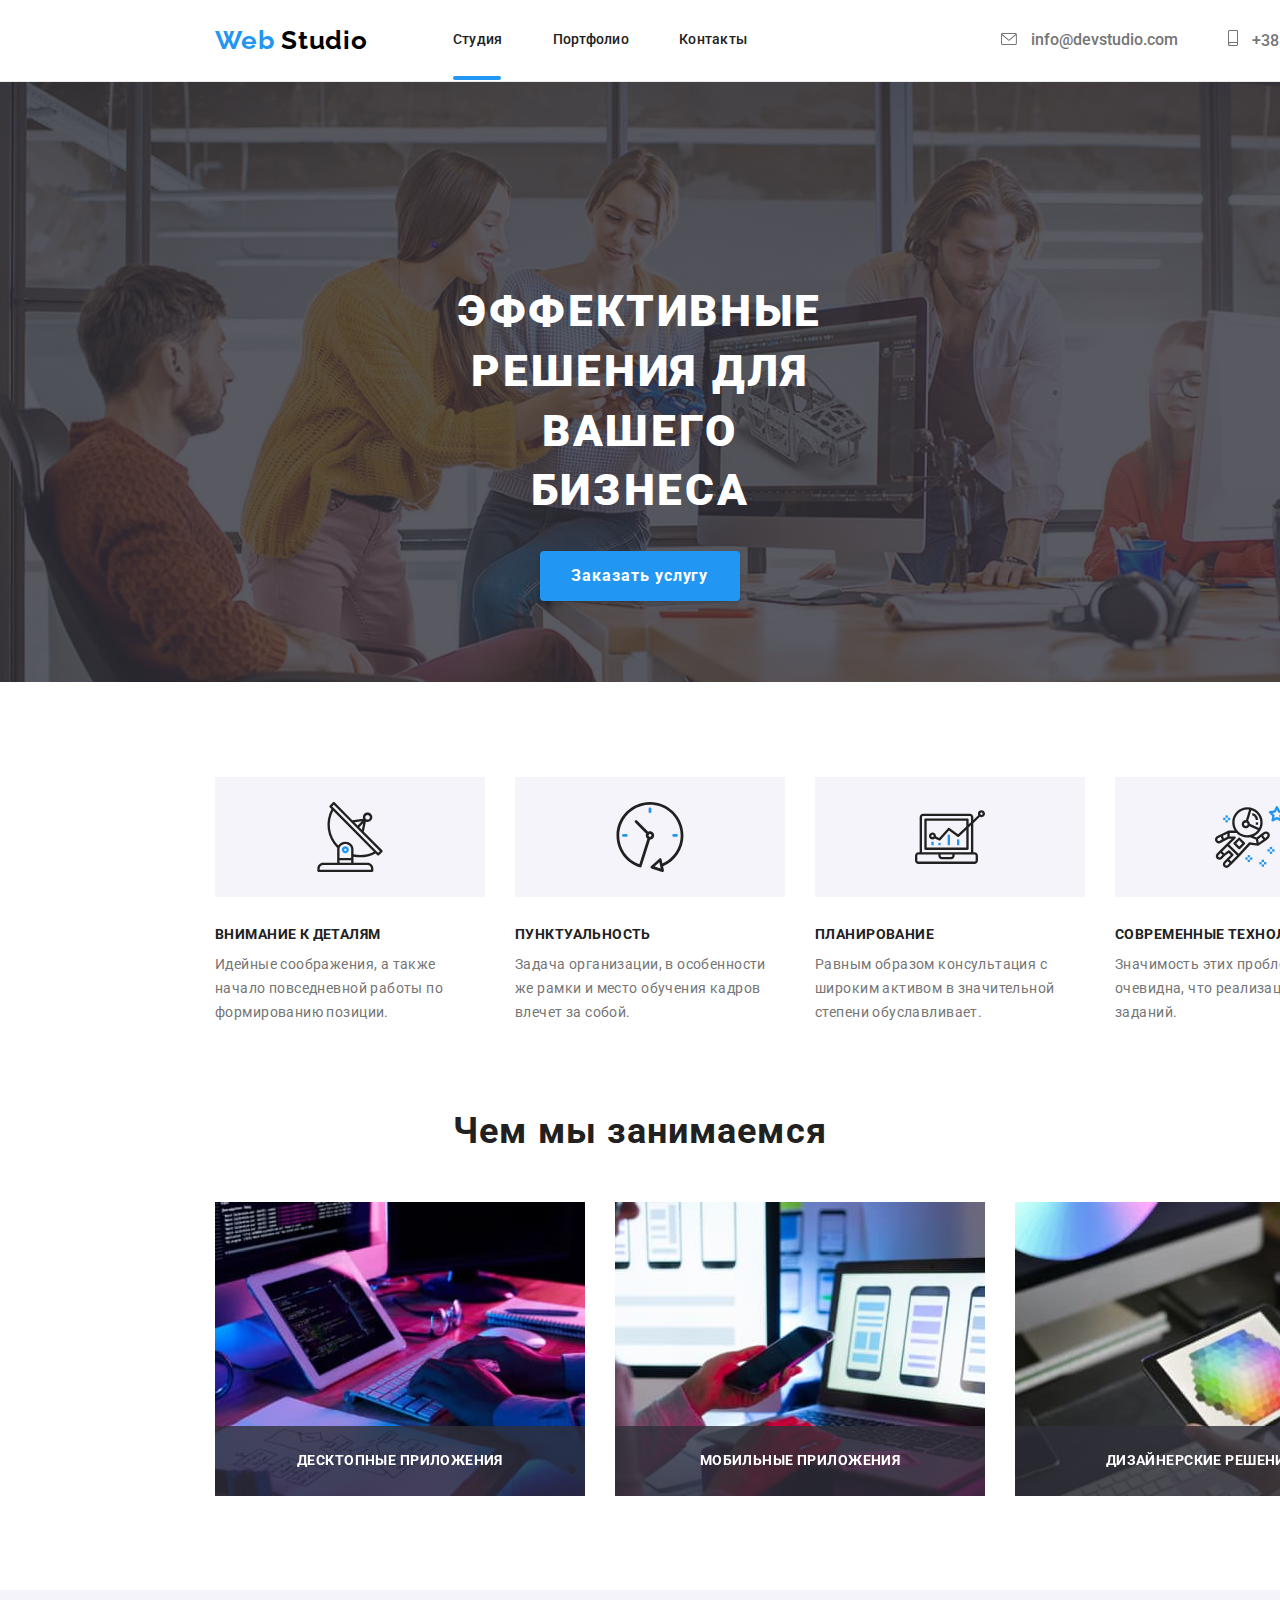
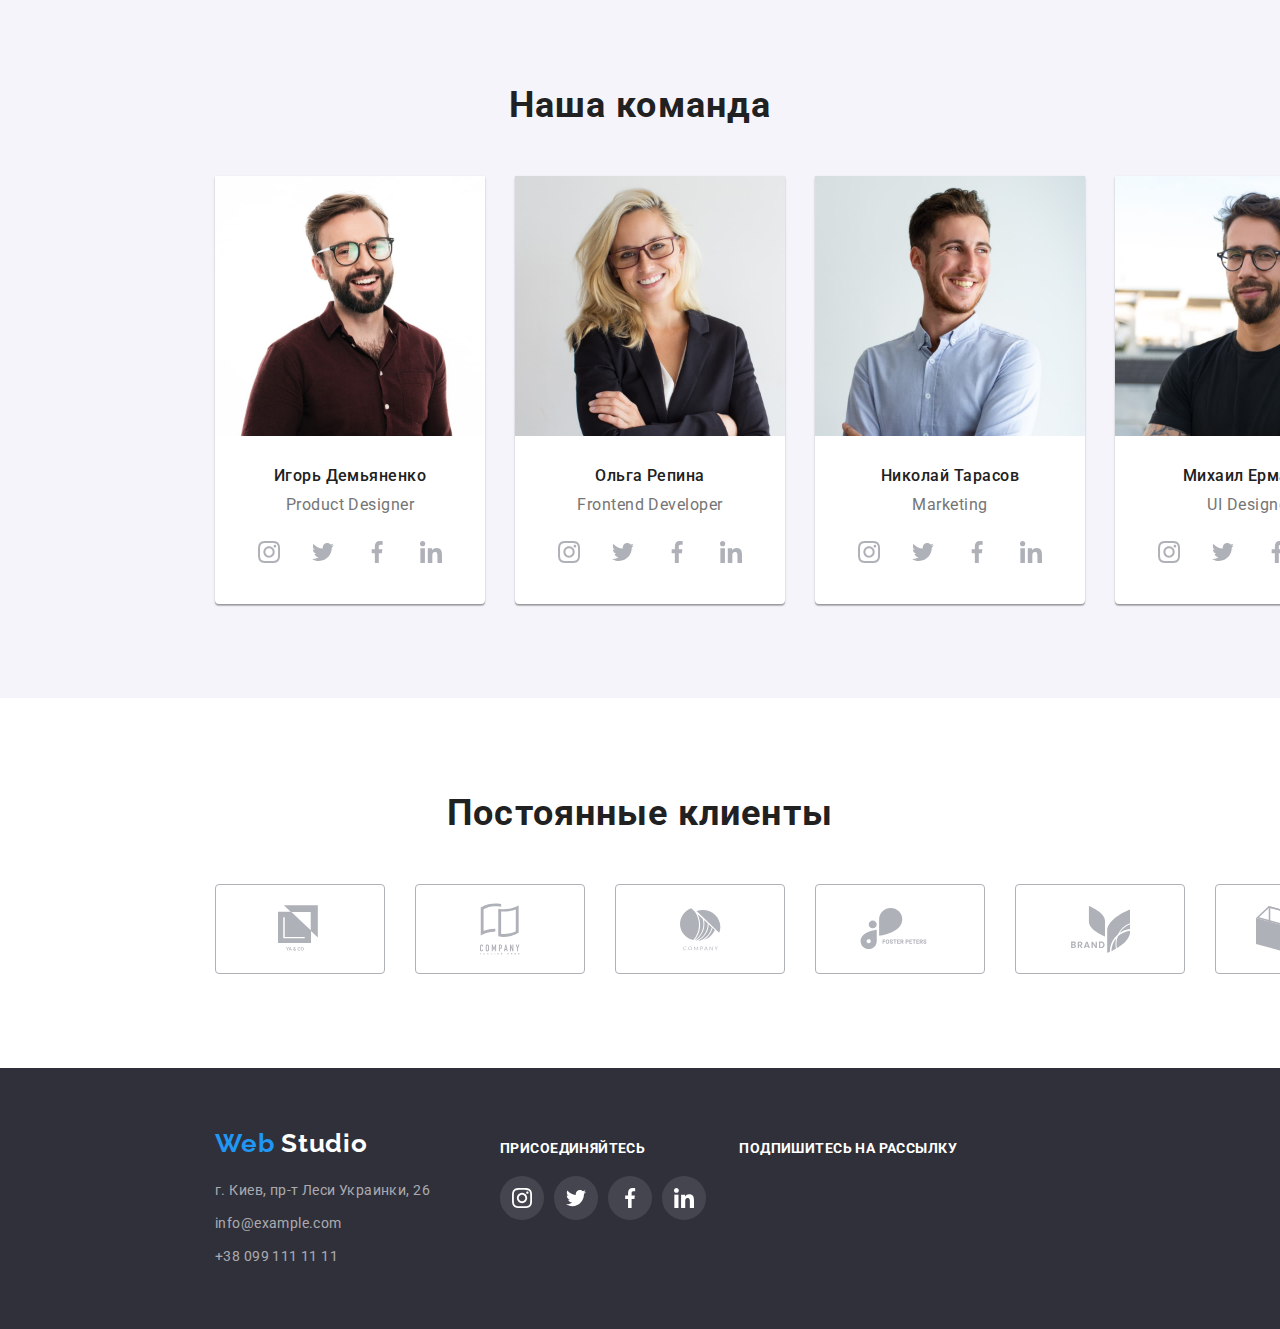
==== index.html @ ac023148 "копия" ====
<!DOCTYPE html>
<html lang="ru">
  <head>
    <meta charset="UTF-8" />
    <meta name="viewport" content="width=device-width, initial-scale=1.0" />
    <link rel="stylesheet" href="./css/normalize.css" />
    <link href="https://fonts.googleapis.com/css2?family=Raleway:wght@700&family=Roboto:wght@400;500;700;900&display=swap"
      rel="stylesheet" />
    <link rel="stylesheet" href="./css/styles.css" />
    <title>Web Studio</title>
  </head>
  <body>
    <header>
      <div class="container flexbox">
        <a href="./" class="logo">Web <span class="logoword">Studio</span></a>
        <nav class="navigation-navigation">
          <ul class="navigation flexbox">
            <li class="navigation-menu"><a href="index.html" class="navigation-item">Студия</a></li>
            <li class="navigation-menu">
            <a href="portfolio.html" class="navigation-item">Портфолио</a>
            </li>
            <li class="navigation-menu"><a href="#" class="navigation-item">Контакты</a></li>
          </ul>
        </nav>
        <a href="mailto:info@devstudio.com" class="navigation-item">
          <svg class="icon-envelope" width='16' height='12'>
            <use href="./images/symbol-defs.svg#icon-envelope"></use>
          </svg>
          info@devstudio.com</a>
        <a href="tel:+380961111111" class="navigation-item">
          <svg class="icon-smartphone" width='10' height='16'>
            <use href="./images/symbol-defs.svg#icon-smartphone"></use>
          </svg>
          +38 096 111 11 11</a>
      </div>
    </header>

    <main>
      <section>
            <div class="hero">
              <h1>Эффективные решения для вашего бизнеса</h1>
              <button class="button" data-modal-open>Заказать услугу</button>
            </div>
            <div class="backdrop is-hidden" data-modal>
              <div class="modal">
                <p></p>
              <button class="button-close" data-modal-close></button>
              </div>
            </div>
      </section>
      <section>
        <div class="container flexbox">
          <ul class="features">
            <li class="features-title icon-antenna">Внимание к деталям</li>
            <li class="features-content">
            Идейные соображения, а также начало повседневной работы по
            формированию позиции.
            </li>
          </ul>
          <ul class="features">
            <li class="features-title icon-clock">Пунктуальность</li>
            <li class="features-content">
            Задача организации, в особенности же рамки и место обучения кадров
            влечет за собой.
            </li>
          </ul>
          <ul class="features">
            <li class="features-title icon-diagram">Планирование</li>
            <li class="features-content">
            Равным образом консультация с широким активом в значительной степени
            обуславливает.
            </li>
          </ul>
          <ul class="features">
            <li class="features-title icon-astronaut">Современные технологии</li>
            <li class="features-content">
            Значимость этих проблем настолько очевидна, что реализация плановых
            заданий.
            </li>
          </ul>
        </div>
      </section>
      <section>
        <h2 class="wht-doing">Чем мы занимаемся</h2>
        <div class="container flexbox">
          <ul class="working">
            <li class="working-img"><img src="./images/whtwedo1.jpg" alt="Десктоп" /></li>
            <li class="working-title">Десктопные приложения</li>
          </ul>
          <ul class="working">
            <li class="working-img"><img src="./images/whtwedo2.jpg" alt="Мобильный" /></li>
            <li class="working-title">Мобильные приложения</li>
          </ul>
          <ul class="working">
            <li class="working-img"><img src="./images/whtwedo3.jpg" alt="Дизайн" /></li>
            <li class="working-title">Дизайнерские решения</li>
          </ul>
        </div>
      </section>
      <section>
        <div class="our-cmnd">
        <h2 class="our-cmnd-title">Наша команда</h2>
        <div class="container flexbox">
          <ul class="team-list">
            <li class="team-img"><img src="./images/igor-dem.jpg" alt="Игорь Демьяненко" width="270"/></li>
            <li class="employee">Игорь Демьяненко</li>
            <li class="profession">Product Designer</li>
            <li class="social-book">
              <ul class="social-link">
                <li class="social-list"><a href="#" aria-label="Instagram" class="social-item">
                    <svg class="icon-social">
                      <use href="./images/symbol-defs.svg#icon-instagram1"></use>
                    </svg>
                  </a></li>
                <li class="social-list"><a href="#" aria-label="Twitter" class="social-item">
                    <svg class="icon-social">
                      <use href="./images/symbol-defs.svg#icon-twitter1"></use>
                    </svg>
                  </a></li>
                <li class="social-list"><a href="#" aria-label="Facebook" class="social-item">
                    <svg class="icon-social">
                      <use href="./images/symbol-defs.svg#icon-facebook1"></use>
                    </svg>
                  </a></li>
                <li class="social-list"><a href="#" aria-label="Linkedin" class="social-item">
                    <svg class="icon-social">
                      <use href="./images/symbol-defs.svg#icon-linkedin1"></use>
                    </svg>
                  </a></li>
              </ul>
            </li>
          </ul>
          <ul class="team-list">
            <li class="team-img"><img src="./images/olga-rep.jpg" alt="Ольга Репина" width="270"/></li>
            <li class="employee">Ольга Репина</li>
            <li class="profession">Frontend Developer</li>
            <li class="social-book">
              <ul class="social-link">
                <li class="social-list"><a href="#" aria-label="Instagram" class="social-item">
                    <svg class="icon-social">
                      <use href="./images/symbol-defs.svg#icon-instagram1"></use>
                    </svg>
                  </a></li>
                <li class="social-list"><a href="#" aria-label="Twitter" class="social-item">
                    <svg class="icon-social">
                      <use href="./images/symbol-defs.svg#icon-twitter1"></use>
                    </svg>
                  </a></li>
                <li class="social-list"><a href="#" aria-label="Facebook" class="social-item">
                    <svg class="icon-social">
                      <use href="./images/symbol-defs.svg#icon-facebook1"></use>
                    </svg>
                  </a></li>
                <li class="social-list"><a href="#" aria-label="Linkedin" class="social-item">
                    <svg class="icon-social">
                      <use href="./images/symbol-defs.svg#icon-linkedin1"></use>
                    </svg>
                  </a></li>
              </ul>
            </li>
          </ul>
          <ul class="team-list">
            <li class="team-img"><img src="./images/nickolay-tar.jpg" alt="Николай Тарасов" width="270"/></li>
            <li class="employee">Николай Тарасов</li>
            <li class="profession">Marketing</li>
            <li class="social-book">
              <ul class="social-link">
                <li class="social-list"><a href="#" aria-label="Instagram" class="social-item">
                    <svg class="icon-social">
                      <use href="./images/symbol-defs.svg#icon-instagram1"></use>
                    </svg>
                  </a></li>
                <li class="social-list"><a href="#" aria-label="Twitter" class="social-item">
                    <svg class="icon-social">
                      <use href="./images/symbol-defs.svg#icon-twitter1"></use>
                    </svg>
                  </a></li>
                <li class="social-list"><a href="#" aria-label="Facebook" class="social-item">
                    <svg class="icon-social">
                      <use href="./images/symbol-defs.svg#icon-facebook1"></use>
                    </svg>
                  </a></li>
                <li class="social-list"><a href="#" aria-label="Linkedin" class="social-item">
                    <svg class="icon-social">
                      <use href="./images/symbol-defs.svg#icon-linkedin1"></use>
                    </svg>
                  </a></li>
              </ul>
            </li>
           </ul>
          <ul class="team-list">
            <li class="team-img"><img src="./images/mikhail-erm.jpg" alt="Михаил Ермаков" width="270"/></li>
            <li class="employee">Михаил Ермаков</li>
            <li class="profession">UI Designer</li>
            <li class="social-book">
              <ul class="social-link">
                <li class="social-list"><a href="#" aria-label="Instagram" class="social-item"> 
                  <svg class="icon-social">
                    <use href="./images/symbol-defs.svg#icon-instagram1"></use>
                  </svg>
                </a></li>
                <li class="social-list"><a href="#" aria-label="Twitter" class="social-item">
                  <svg class="icon-social">
                    <use href="./images/symbol-defs.svg#icon-twitter1"></use>
                  </svg>
                </a></li>
                <li class="social-list"><a href="#" aria-label="Facebook" class="social-item">
                  <svg class="icon-social">
                    <use href="./images/symbol-defs.svg#icon-facebook1"></use>
                  </svg>
                </a></li>
                <li class="social-list"><a href="#" aria-label="Linkedin" class="social-item">
                  <svg class="icon-social">
                    <use href="./images/symbol-defs.svg#icon-linkedin1"></use>
                  </svg>
                </a></li>
              </ul>
            </li>
          </ul>
        </div>
      </section>
      <section>
        <h2 class="our-client">Постоянные клиенты</h2>
        <div class="container">
          <ul class="client-list flexbox">
            <li class="client">
              <a href="#" class="client-link">
                <svg class="icon-logo-1">
                  <use href="./images/symbol-defs.svg#icon-logo-1"></use>
                </svg>
              </a>
            </li>
            <li class="client">
              <a href="#" class="client-link">
                <svg class="icon-logo-2">
                  <use href="./images/symbol-defs.svg#icon-logo-2"></use>
                </svg>
              </a>
            </li>
            <li class="client">
              <a href="#" class="client-link">
                <svg class="icon-logo-3">
                  <use href="./images/symbol-defs.svg#icon-logo-3"></use>
                </svg>
              </a>
            </li>
            <li class="client">
              <a href="#" class="client-link">
                <svg class="icon-logo-4">
                  <use href="./images/symbol-defs.svg#icon-logo-4"></use>
                </svg>
              </a>
            </li>
            <li class="client">
              <a href="#" class="client-link">
                <svg class="icon-logo-5">
                  <use href="./images/symbol-defs.svg#icon-logo-5"></use>
                </svg>
              </a>
            </li>
            <li class="client">
              <a href="#" class="client-link">
                <svg class="icon-logo-6">
                  <use href="./images/symbol-defs.svg#icon-logo-6"></use>
                </svg>
              </a>
            </li>
          </ul>
        </div>
        </div>
      </section>
    </main>
    <footer>
      <div class="container footer-content">
        <section>
            <h3 class="logo-footer">Web <span class="logoword-white">Studio</span></h3>
            <address>
              <ul class="address">
                <li class="address-item">г. Киев, пр-т Леси Украинки, 26</li>
                <li class="address-item">info@example.com</li>
                <li class="address-item">+38 099 111 11 11</li>
              </ul>
            </address>
        </section>
        <section>
            <h3 class="invite">Присоединяйтесь</h3>
            <ul class="invite-list">
              <li class="link">
                <a href="#" aria-label="Instagram" class="invite-item invite-instagram"></a>
              </li>
              <li class="link">
                <a href="#" aria-label="Twitter" class="invite-item invite-twitter"></a>
              </li>
              <li class="link">
                <a href="#" aria-label="Facebook" class="invite-item invite-facebook"></a>
              </li>
              <li class="link">
                <a href="#" aria-label="Linkedin" class="invite-item invite-linkedin"></a>
              </li>
            </ul>
        </section>
        <section>
          <h3 class="invite">Подпишитесь на рассылку</h3>
        </section>
      </div>
    </footer>
    <script src="./js/modal.js"></script>
  </body>
</html>
---- css/styles.css ----
:root {
  --accent-color: #2196f3;
  --dark-color: #212121;
  --white-color: #ffffff;
  --gray-color: #757575;
}

* {
  box-sizing: border-box;
}

body {
  font-weight: 500;
  font-family: "Roboto", sans-serif;
  font-style: normal;
  color: var(--dark-color);
}

header {
  border-bottom: 1px solid #ececec;
}

.container {
  width: 1600px;
  padding-left: 215px;
  padding-right: 215px;
  margin-left: auto;
  margin-right: auto;
}

.flexbox {
  display: flex;
  justify-content: flex-end;
  align-items: center;
}

/* Начало хедера */

.logo {
  margin-right: 85px;
  margin-top: 25px;
  margin-bottom: 25px;

  font-family: "Raleway", sans-serif;
  font-style: normal;
  font-weight: bold;
  font-size: 26px;
  line-height: 1.19;
  letter-spacing: 0.03em;

  color: var(--accent-color);
  text-decoration: none;
}
.logoword {
  color: #000000;
}

.navigation {
  position: relative;
  height: 80px;
  padding: 0;
  margin: 0;

  font-size: 14px;
  line-height: 1.14;
  letter-spacing: 0.02em;
  list-style-type: none;
}

.navigation-navigation {
  margin-right: auto;
}

.navigation-menu:nth-child(1)::after {
  content: "";
  position: absolute;
  display: block;
  bottom: 0;
  height: 4px;
  width: 48px;

  background-color: var(--accent-color);
  border-radius: 2px;
}

.navigation-menu:not(:last-child) {
  margin-right: 50px;
}

.navigation-item {
  text-decoration: none;
  color: var(--dark-color);

  transition: 250ms cubic-bezier(0.4, 0, 0.2, 1);
}

.navigation-item:not(:last-child) {
  margin-right: 50px;
}

.navigation-item:hover,
.navigation-item:focus {
  color: var(--accent-color);
}

nav ~ a.navigation-item {
  color: var(--gray-color);
}

.icon-envelope,
.icon-smartphone {
  fill: currentColor;
  margin-right: 10px;
}

/* Конец хедера */

/* Начало основной части */

.hero {
  max-width: 1600px;
  height: 600px;
  margin-left: auto;
  margin-right: auto;
  padding-left: 452px;
  padding-right: 452px;
  padding-top: 200px;

  background-image: linear-gradient(
      rgba(47, 48, 58, 0.8),
      rgba(47, 48, 58, 0.8)
    ),
    url(../images/Header.jpg);
}

h1 {
  margin: 0;

  font-style: normal;
  font-weight: 900;
  font-size: 44px;
  line-height: 1.36;
  text-align: center;
  letter-spacing: 0.06em;
  text-transform: uppercase;

  color: var(--white-color);
}

.button {
  width: 200px;
  height: 50px;
  padding: 10px 31px;
  margin-top: 30px;
  margin-left: auto;
  margin-right: auto;

  font-weight: bold;
  font-size: 16px;
  line-height: 1.87;
  display: flex;
  align-items: center;
  text-align: center;
  letter-spacing: 0.06em;

  color: var(--white-color);
  background: var(--accent-color);
  box-shadow: 0px 4px 4px rgba(0, 0, 0, 0.15);
  border-radius: 4px;
  border: var(--white-color);

  transition: 250ms cubic-bezier(0.4, 0, 0.2, 1);
}

.button:hover,
.button:focus {
  background: #188ce8;
}

.backdrop {
  position: fixed;
  top: 0;
  left: 0;
  width: 100%;
  height: 100%;

  background-color: rgba(0, 0, 0, 0.2);
}

.backdrop.is-hidden {
  opacity: 0;
  pointer-events: none;
}

.modal {
  position: absolute;
  top: 50%;
  left: 50%;
  transform: translate(-50%, -50%);

  width: 528px;
  height: 581px;

  background-color: #ffffff;
  box-shadow: 0px 1px 3px rgba(0, 0, 0, 0.12), 0px 1px 1px rgba(0, 0, 0, 0.14),
    0px 2px 1px rgba(0, 0, 0, 0.2);
  border-radius: 4px;
}

.button-close {
  position: absolute;
  top: 8px;
  right: 8px;
  height: 30px;
  width: 30px;

  padding: 0;

  border: 1px solid rgba(0, 0, 0, 0.1);
  border-radius: 50%;
  background-color: #ffffff;
  background-image: url(../images/close-black.svg);
  background-repeat: no-repeat;
  background-position: center;
  background-size: 18px;
}

.features {
  margin: 0;
  padding-left: 0;
  margin-top: 95px;

  list-style-type: none;
}

.features:not(:last-child) {
  margin-right: 30px;
}

.features-title {
  width: 270px;

  font-weight: bold;
  font-size: 14px;
  line-height: 1.14;
  letter-spacing: 0.03em;
  text-transform: uppercase;

  color: var(--dark-color);
}

.features-title::before {
  content: "";
  display: block;
  height: 120px;
  margin-bottom: 30px;

  background-color: #f5f4fa;
  background-repeat: no-repeat;
  background-position: center;
  background-size: 70px 70px;
}

.icon-antenna::before {
  background-image: url(../images/antenna.svg);
}

.icon-clock::before {
  background-image: url(../images/clock.svg);
}

.icon-diagram::before {
  background-image: url(../images/diagram.svg);
}

.icon-astronaut::before {
  background-image: url(../images/astronaut.svg);
}

.features-content {
  margin-top: 10px;

  font-weight: normal;
  font-size: 14px;
  line-height: 1.71;
  letter-spacing: 0.03em;

  color: var(--gray-color);
}

.wht-doing {
  margin-top: 85px;
  margin-bottom: 0px;

  font-weight: bold;
  font-size: 36px;
  line-height: 1.17;
  text-align: center;
  letter-spacing: 0.03em;

  color: var(--dark-color);
}

h2 {
  font-weight: bold;
  font-size: 36px;
  line-height: 1.17;
  text-align: center;
  letter-spacing: 0.03em;

  color: var(--dark-color);
}

.working {
  position: relative;
  list-style-type: none;
  padding-left: 0px;
  margin: 0;
  margin-top: 50px;
}

.working:not(:last-child) {
  margin-right: 30px;
}

.working-img {
  width: 370px;
  height: 294px;
}

.working-title {
  position: absolute;
  bottom: 0;
  height: 70px;
  width: 100%;
  display: flex;
  align-items: center;
  justify-content: center;

  font-weight: bold;
  font-size: 14px;
  line-height: 1.14;
  text-align: center;
  letter-spacing: 0.03em;
  text-transform: uppercase;

  color: var(--white-color);
  background: rgba(47, 48, 58, 0.8);
}
.our-cmnd {
  margin-top: 94px;
  padding-top: 94px;
  padding-bottom: 94px;

  background: #f5f4fa;
}

.our-cmnd-title {
  margin: 0;

  font-weight: bold;
  font-size: 36px;
  line-height: 1.17;
  text-align: center;
  letter-spacing: 0.03em;

  color: var(--dark-color);
}

.team-list,
.social-link {
  list-style-type: none;
}

.team-list {
  padding-left: 0;
  margin: 0;
  margin-top: 50px;
  padding-bottom: 30px;

  background: #ffffff;
  box-shadow: 0px 1px 3px rgba(0, 0, 0, 0.12), 0px 1px 1px rgba(0, 0, 0, 0.14),
    0px 2px 1px rgba(0, 0, 0, 0.2);
  border-radius: 0px 0px 4px 4px;
}

.team-list:not(:last-child) {
  margin-right: 30px;
}

.team-img {
  width: 270px;
  height: 260px;
}

.employee {
  margin-top: 30px;
  padding-bottom: 0;

  font-weight: 500;
  font-size: 16px;
  line-height: 1.19;
  text-align: center;
  letter-spacing: 0.03em;

  color: var(--dark-color);
}

.profession {
  margin-top: 10px;

  font-weight: normal;
  font-size: 16px;
  line-height: 1.19;
  text-align: center;
  letter-spacing: 0.03em;

  color: var(--gray-color);
}

.social-book {
  display: flex;
  margin-top: 16px;
  justify-content: center;
}

.social-link {
  display: flex;
  padding: 0;
}

.social-item {
  display: flex;
  justify-content: center;
  align-items: center;
  text-decoration: none;

  height: 44px;
  width: 44px;
  border-radius: 50%;

  color: #afb1b8;
  transition: 250ms cubic-bezier(0.4, 0, 0.2, 1);
}

.social-list:not(:last-child) {
  margin-right: 10px;
}

.icon-social {
  width: 22px;
  height: 22px;
  fill: currentColor;
}

.social-item:hover,
.social-item:focus {
  color: #ffffff;
  background-color: #2196f3;
}

.our-client {
  margin-top: 94px;
  margin-bottom: 0px;
}

.client-list {
  list-style-type: none;
  margin: 0;
  padding: 0;
}

.client {
  display: flex;

  width: 170px;
  height: 90px;
  margin-top: 50px;
}

.client:not(:last-child) {
  margin-right: 30px;
}

.client-link {
  display: flex;
  justify-content: center;
  align-items: center;

  width: 170px;
  height: 90px;

  color: #afb1b8;
  border: 1px solid #afb1b8;
  border-radius: 4px;
  transition: 250ms cubic-bezier(0.4, 0, 0.2, 1);
}

.client-link:hover,
.client-link:focus {
  color: #2196f3;
  border: 1px solid #2196f3;
}

.icon-logo-1 {
  width: 44px;
  height: 49px;
  fill: currentColor;
}

.icon-logo-2 {
  width: 40px;
  height: 52px;
  fill: currentColor;
}

.icon-logo-3 {
  width: 41px;
  height: 43px;
  fill: currentColor;
}

.icon-logo-4 {
  width: 80px;
  height: 42px;
  fill: currentColor;
}

.icon-logo-5 {
  width: 59px;
  height: 47px;
  fill: currentColor;
}

.icon-logo-6 {
  width: 89px;
  height: 46px;
  fill: currentColor;
}

/* Конец основной части */

/* Начало футера */

footer {
  background: #2f303a;
  margin-top: 94px;
}

.footer-content {
  justify-content: start;
  display: flex;
}

.logo-footer {
  margin: 0;
  margin-top: 60px;
  text-decoration: none;

  font-family: "Raleway", sans-serif;
  font-style: normal;
  font-weight: bold;
  font-size: 26px;
  line-height: 1.19;
  letter-spacing: 0.03em;

  color: var(--accent-color);
}

.logoword-white {
  color: var(--white-color);
}

.address {
  margin: 0;
  padding-left: 0px;
  margin-top: 20px;
  margin-right: 70px;
  margin-bottom: 60px;

  list-style-type: none;
  font-style: normal;
  font-weight: normal;
  font-size: 14px;
  line-height: 1.714;
  letter-spacing: 0.03em;

  color: var(--white-color);
}

.address-item {
  color: rgba(255, 255, 255, 0.6);
}

.address-item:not(:last-child) {
  margin-bottom: 9px;
}

.invite-list {
  display: flex;
  list-style-type: none;
  margin: 0;
  padding-left: 0;
  margin-top: 20px;
}

.link:not(:last-child) {
  margin-right: 10px;
}

.invite-item {
  display: flex;
  text-decoration: none;
  height: 44px;
  width: 44px;

  background-size: 20px;
  background-repeat: no-repeat;
  background-position: center;
  border-radius: 50%;

  background-color: rgba(255, 255, 255, 0.1);
  transition: 250ms cubic-bezier(0.4, 0, 0.2, 1);
}

.invite-instagram {
  background-image: url(../images/instagram2.svg);
}

.invite-twitter {
  background-image: url(../images/twitter2.svg);
}

.invite-item:hover,
.invite-item:focus {
  background-color: #2196f3;
}

.invite-facebook {
  background-image: url(../images/facebook2.svg);
}

.invite-linkedin {
  background-image: url(../images/linkedin2.svg);
}

.invite {
  margin: 0;
  margin-top: 72px;

  font-weight: bold;
  font-size: 14px;
  line-height: 1.143;
  letter-spacing: 0.03em;
  text-transform: uppercase;

  color: var(--white-color);
}

.invite:not(:last-child) {
  margin-right: 94px;
}

/* Конец футера */
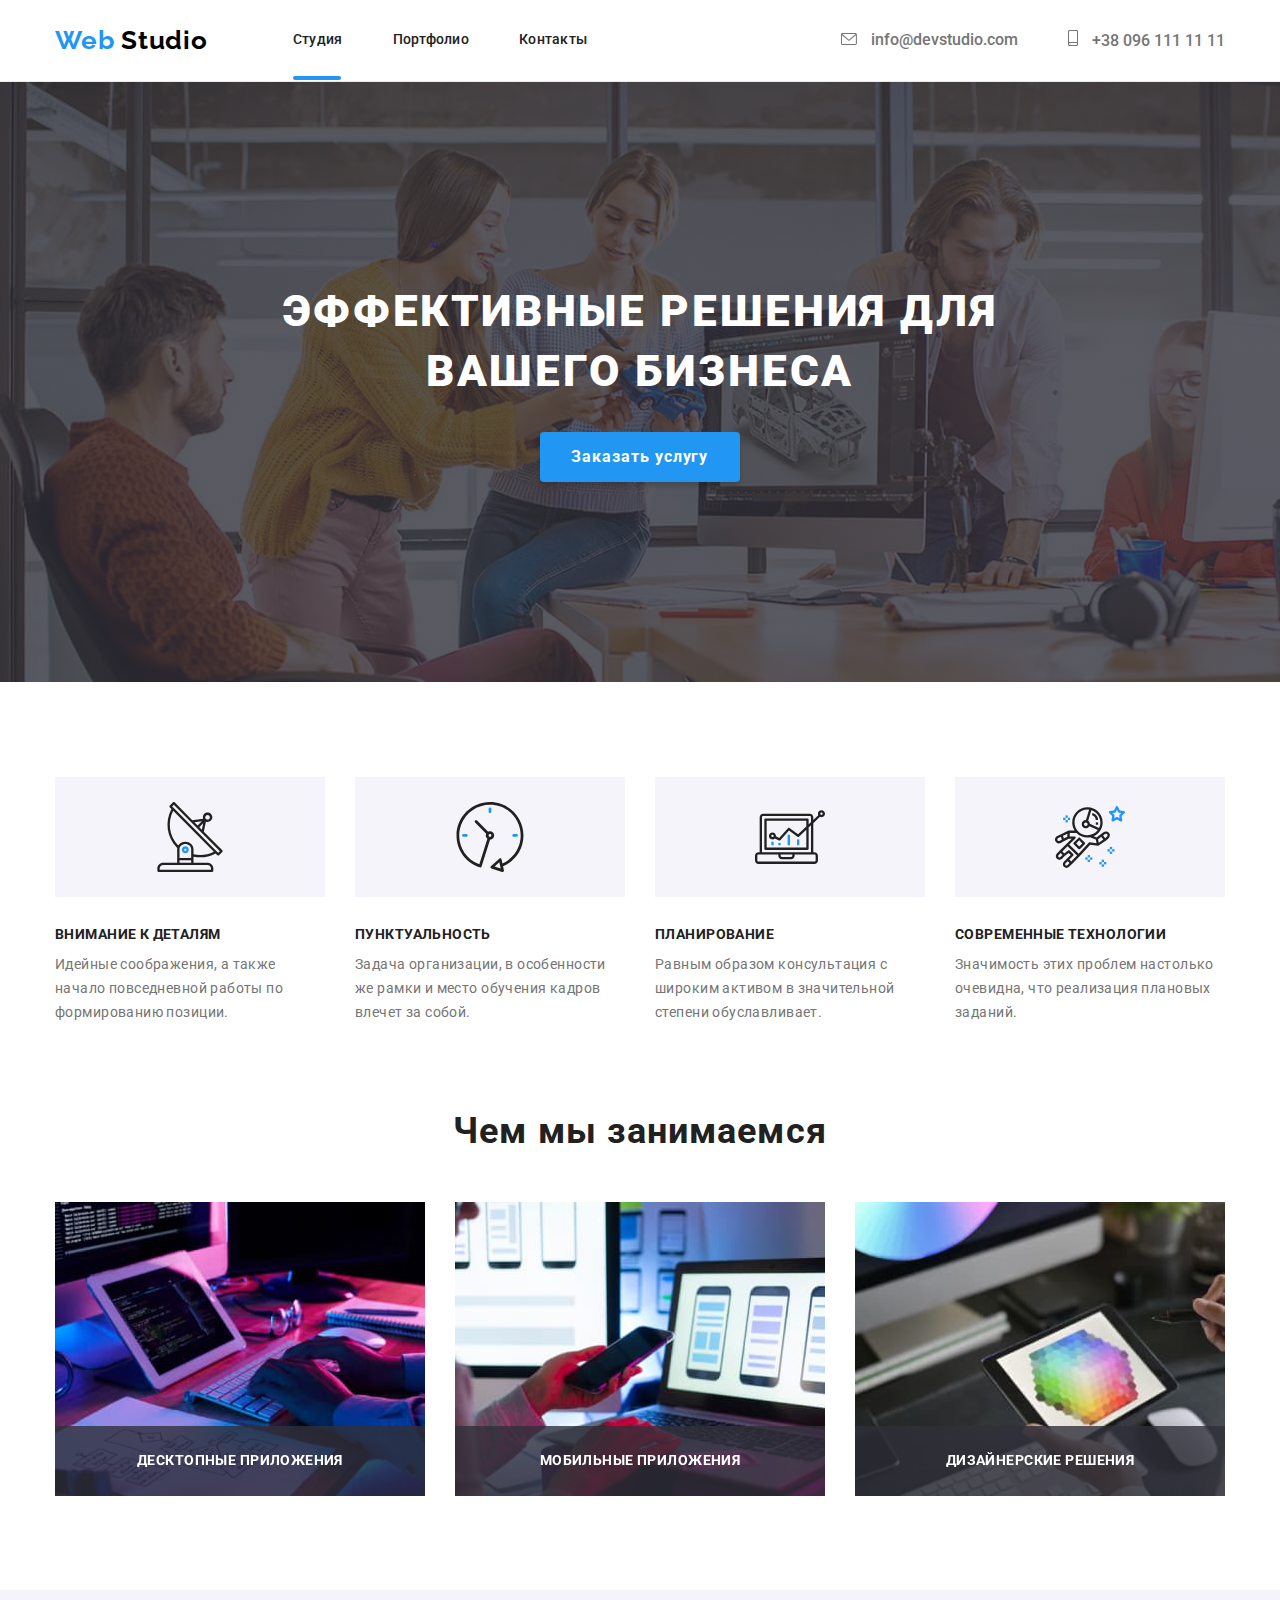
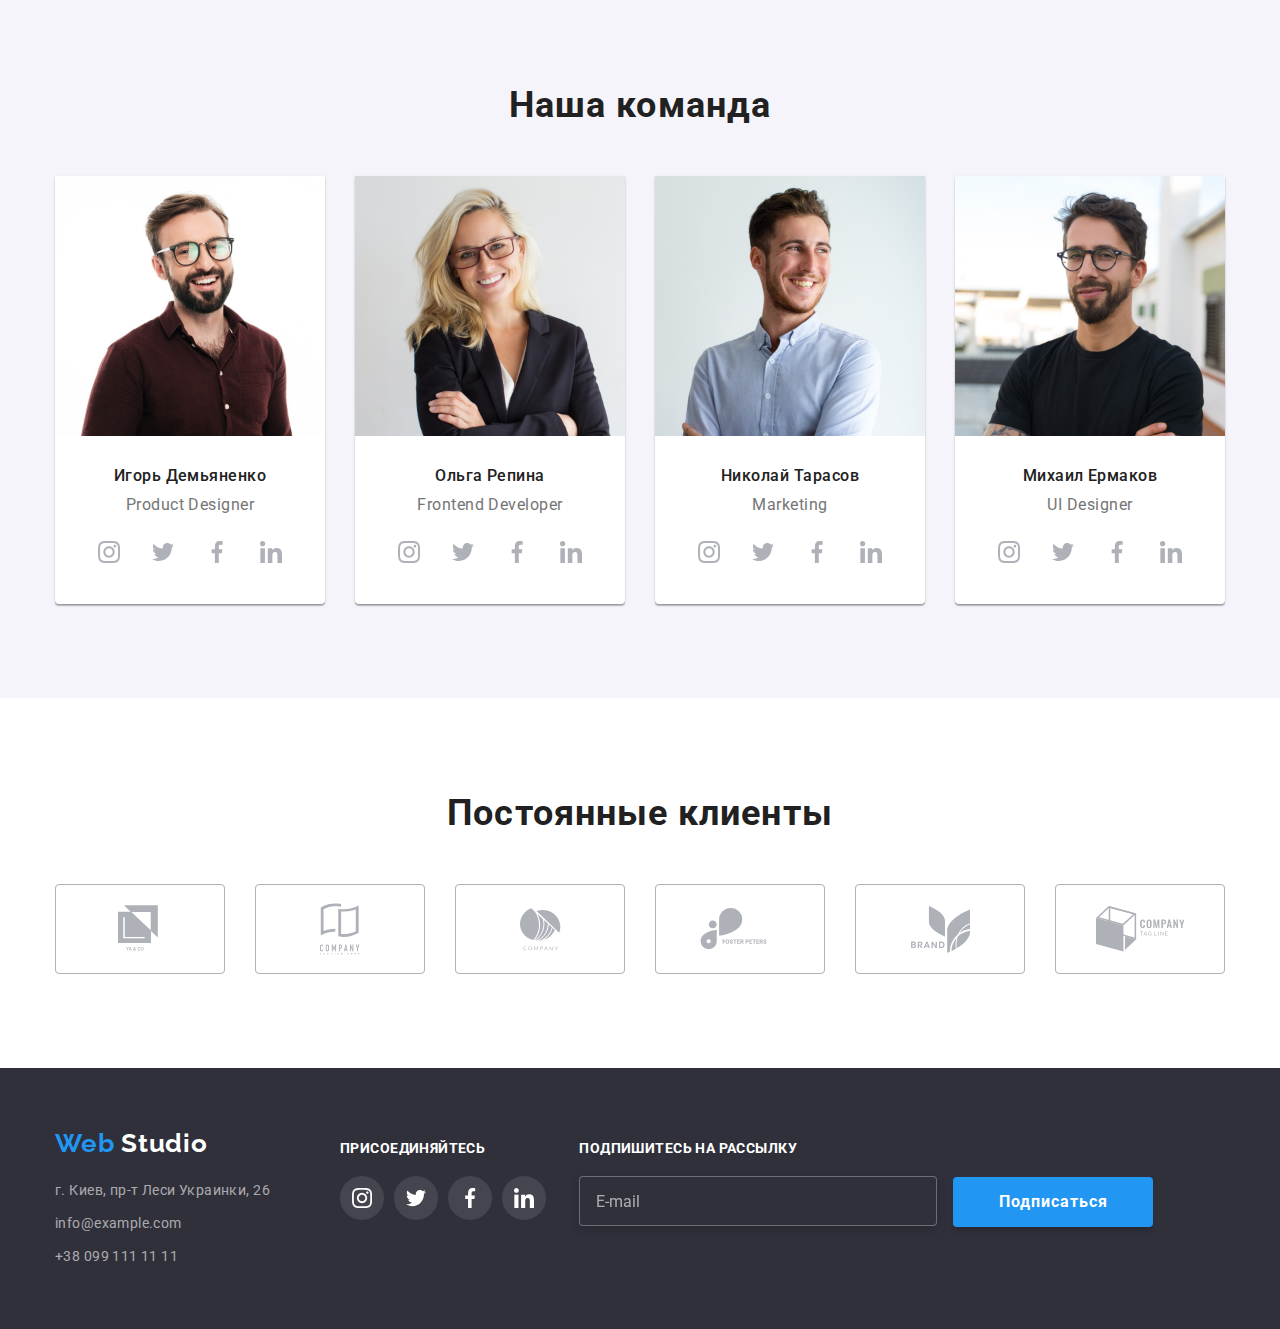
==== commit dc91ab6c: "ДЗ №6" ====
--- a/index.html
+++ b/index.html
@@ -43,8 +43,52 @@
             </div>
             <div class="backdrop is-hidden" data-modal>
               <div class="modal">
-                <p></p>
-              <button class="button-close" data-modal-close></button>
+                <form class="form">
+
+                  <h4 class="form-title">Оставьте свои данные, мы вам перезвоним</h4>
+
+                <div class="form-field">
+                  <input type="text" class="form-input" name="name" id="name" placeholder=" ">
+                  <label for="name" class="form-label">Имя</label>
+                  <svg class="icon-form">
+                    <use href="./images/symbol-defs.svg#icon-name"></use>
+                  </svg>
+                </div>
+
+                <div class="form-field">
+                  <input type="tel" class="form-input" name="tel" id="tel" placeholder=" ">
+                  <label for="tel" class="form-label">Телефон</label>
+                  <svg class="icon-form tel">
+                    <use href="./images/symbol-defs.svg#icon-tel"></use>
+                  </svg>
+                </div>
+
+                <div class="form-field">
+                  <input type="email" class="form-input" name="mail" id="mail" placeholder=" ">
+                  <label for="mail" class="form-label">Почта</label>
+                  <svg class="icon-form mail">
+                    <use href="./images/symbol-defs.svg#icon-mail"></use>
+                  </svg>
+                </div>
+
+                <div class="form-field-coment">
+                  <label for="coment" class="form-label-coment">Комментарий</label>
+                  <textarea name="coment" id="coment" class="coment" cols="30" rows="7" placeholder="Введите текст"></textarea>
+                </div>
+
+                <div class="form-checkbox">
+                  <input type="checkbox" class="">
+                  <label for="" class="form-label-accept">Соглашаюсь с рассылкой и принимаю <a href="" class="terms">Условия договора</a></label>
+                </div>
+
+                <div class="formn-send"><button class="button-send">Отправить</button></div>
+
+                </form>
+              <button class="button-close" data-modal-close>
+                <svg class="icon-close">
+                  <use href="./images/symbol-defs.svg#icon-close"></use>
+                </svg>
+              </button>
               </div>
             </div>
       </section>
@@ -301,6 +345,10 @@
         </section>
         <section>
           <h3 class="invite">Подпишитесь на рассылку</h3>
+          <div>
+            <input type="email" class="mail-subscrible" name="mail" id="" placeholder="E-mail">
+            <button class="button-subscribe">Подписаться</button>
+          </div>
         </section>
       </div>
     </footer>
--- a/css/styles.css
+++ b/css/styles.css
@@ -21,9 +21,9 @@
 }
 
 .container {
-  width: 1600px;
-  padding-left: 215px;
-  padding-right: 215px;
+  width: 1200px;
+  padding-left: 15px;
+  padding-right: 15px;
   margin-left: auto;
   margin-right: auto;
 }
@@ -122,8 +122,8 @@
   height: 600px;
   margin-left: auto;
   margin-right: auto;
-  padding-left: 452px;
-  padding-right: 452px;
+  padding-left: 252px;
+  padding-right: 252px;
   padding-top: 200px;
 
   background-image: linear-gradient(
@@ -167,7 +167,7 @@
   background: var(--accent-color);
   box-shadow: 0px 4px 4px rgba(0, 0, 0, 0.15);
   border-radius: 4px;
-  border: var(--white-color);
+  border: none;
 
   transition: 250ms cubic-bezier(0.4, 0, 0.2, 1);
 }
@@ -192,19 +192,190 @@
   pointer-events: none;
 }
 
+/* Модальное окно */
+
 .modal {
   position: absolute;
   top: 50%;
   left: 50%;
   transform: translate(-50%, -50%);
 
+  display: flex;
+  justify-content: center;
   width: 528px;
-  height: 581px;
+  padding-top: 40px;
+  padding-bottom: 40px;
 
   background-color: #ffffff;
   box-shadow: 0px 1px 3px rgba(0, 0, 0, 0.12), 0px 1px 1px rgba(0, 0, 0, 0.14),
     0px 2px 1px rgba(0, 0, 0, 0.2);
   border-radius: 4px;
+}
+
+.form-title {
+  margin: 0;
+  margin-bottom: 30px;
+
+  font-style: normal;
+  font-weight: bold;
+  font-size: 20px;
+  line-height: 1.15;
+  text-align: center;
+  letter-spacing: 0.03em;
+
+  color: #212121;
+}
+
+.form-field {
+  width: 448px;
+  position: relative;
+  margin-bottom: 28px;
+}
+
+.icon-form {
+  position: absolute;
+  left: 12px;
+  top: 50%;
+  transform: translateY(-50%);
+  width: 12px;
+  height: 12px;
+  fill: #212121;
+}
+
+.form-input:focus ~ .icon-form {
+  fill: #2196f3;
+}
+
+.tel {
+  width: 13px;
+  height: 13px;
+}
+
+.mail {
+  width: 15px;
+  height: 12px;
+}
+
+.form-field-coment {
+  margin-bottom: 20px;
+}
+
+.form-input {
+  width: 100%;
+  height: 40px;
+  padding-left: 42px;
+  outline: none;
+
+  border: 1px solid rgba(33, 33, 33, 0.2);
+  border-radius: 4px;
+}
+
+.form-input:focus,
+.coment:focus {
+  border: 1px solid var(--accent-color);
+}
+
+.form-label {
+  position: absolute;
+  top: 50%;
+  left: 32px;
+  transform: translateY(-50%);
+
+  font-style: normal;
+  font-weight: normal;
+  font-size: 12px;
+  line-height: 1.16;
+  letter-spacing: 0.01em;
+
+  transition: 250ms cubic-bezier(0.4, 0, 0.2, 1);
+}
+
+.form-label-coment {
+  font-style: normal;
+  font-weight: normal;
+  font-size: 12px;
+  line-height: 1.16;
+  letter-spacing: 0.01em;
+}
+
+.form-label-accept {
+  margin-left: 8px;
+  font-style: normal;
+  font-weight: normal;
+  font-size: 14px;
+  line-height: 1.71;
+  letter-spacing: 0.03em;
+
+  color: #757575;
+}
+.terms {
+  color: var(--accent-color);
+}
+
+.form-input:focus + .form-label,
+.form-input:not(:placeholder-shown) + .form-label {
+  transform: translateY(-35px);
+  left: 0;
+}
+
+.coment {
+  resize: none;
+  width: 100%;
+  margin-top: 4px;
+  padding: 12px 16px;
+
+  outline: none;
+
+  border: 1px solid rgba(33, 33, 33, 0.2);
+  border-radius: 4px;
+
+  font-style: normal;
+  font-weight: normal;
+  font-size: 12px;
+  line-height: 1.16;
+  letter-spacing: 0.01em;
+}
+
+::placeholder {
+  color: rgba(117, 117, 117, 0.5);
+}
+
+.form-checkbox {
+  margin-bottom: 30px;
+}
+
+.formn-send {
+  display: flex;
+  justify-content: center;
+}
+
+.button-send {
+  width: 200px;
+  height: 50px;
+  padding: 10px 55px;
+
+  font-style: normal;
+  font-weight: bold;
+  font-size: 16px;
+  line-height: 1.875;
+  letter-spacing: 0.06em;
+
+  border: none;
+
+  background-color: var(--accent-color);
+  color: #ffffff;
+
+  box-shadow: 0px 4px 4px rgba(0, 0, 0, 0.15);
+  border-radius: 4px;
+
+  transition: 250ms cubic-bezier(0.4, 0, 0.2, 1);
+}
+
+.button-send:hover,
+.button-send:focus,
+.button-subscribe:hover,
+.button-subscribe:focus {
+  background: #188ce8;
 }
 
 .button-close {
@@ -213,17 +384,27 @@
   right: 8px;
   height: 30px;
   width: 30px;
-
   padding: 0;
+
+  cursor: pointer;
 
   border: 1px solid rgba(0, 0, 0, 0.1);
   border-radius: 50%;
   background-color: #ffffff;
-  background-image: url(../images/close-black.svg);
-  background-repeat: no-repeat;
-  background-position: center;
-  background-size: 18px;
-}
+}
+
+.button-close:hover,
+.button-close:focus {
+  color: var(--accent-color);
+}
+
+.icon-close {
+  height: 11px;
+  width: 11px;
+  fill: currentColor;
+}
+
+/* Конец модального окна */
 
 .features {
   margin: 0;
@@ -661,4 +842,43 @@
   margin-right: 94px;
 }
 
+.mail-subscrible {
+  margin-top: 20px;
+  margin-right: 12px;
+  width: 358px;
+  height: 50px;
+  padding-left: 16px;
+  outline: none;
+
+  background-color: #2f303a;
+
+  border: 1px solid rgba(255, 255, 255, 0.3);
+  filter: drop-shadow(0px 4px 4px rgba(0, 0, 0, 0.15));
+  border-radius: 4px;
+}
+
+.mail-subscrible::placeholder {
+  color: rgba(255, 255, 255, 0.6);
+}
+
+.button-subscribe {
+  width: 200px;
+  height: 50px;
+  padding: 10px 28px;
+
+  font-style: normal;
+  font-weight: bold;
+  font-size: 16px;
+  line-height: 1.875;
+  letter-spacing: 0.06em;
+
+  border: none;
+  background-color: var(--accent-color);
+  color: #ffffff;
+  box-shadow: 0px 4px 4px rgba(0, 0, 0, 0.15);
+  border-radius: 4px;
+
+  transition: 250ms cubic-bezier(0.4, 0, 0.2, 1);
+}
+
 /* Конец футера */
